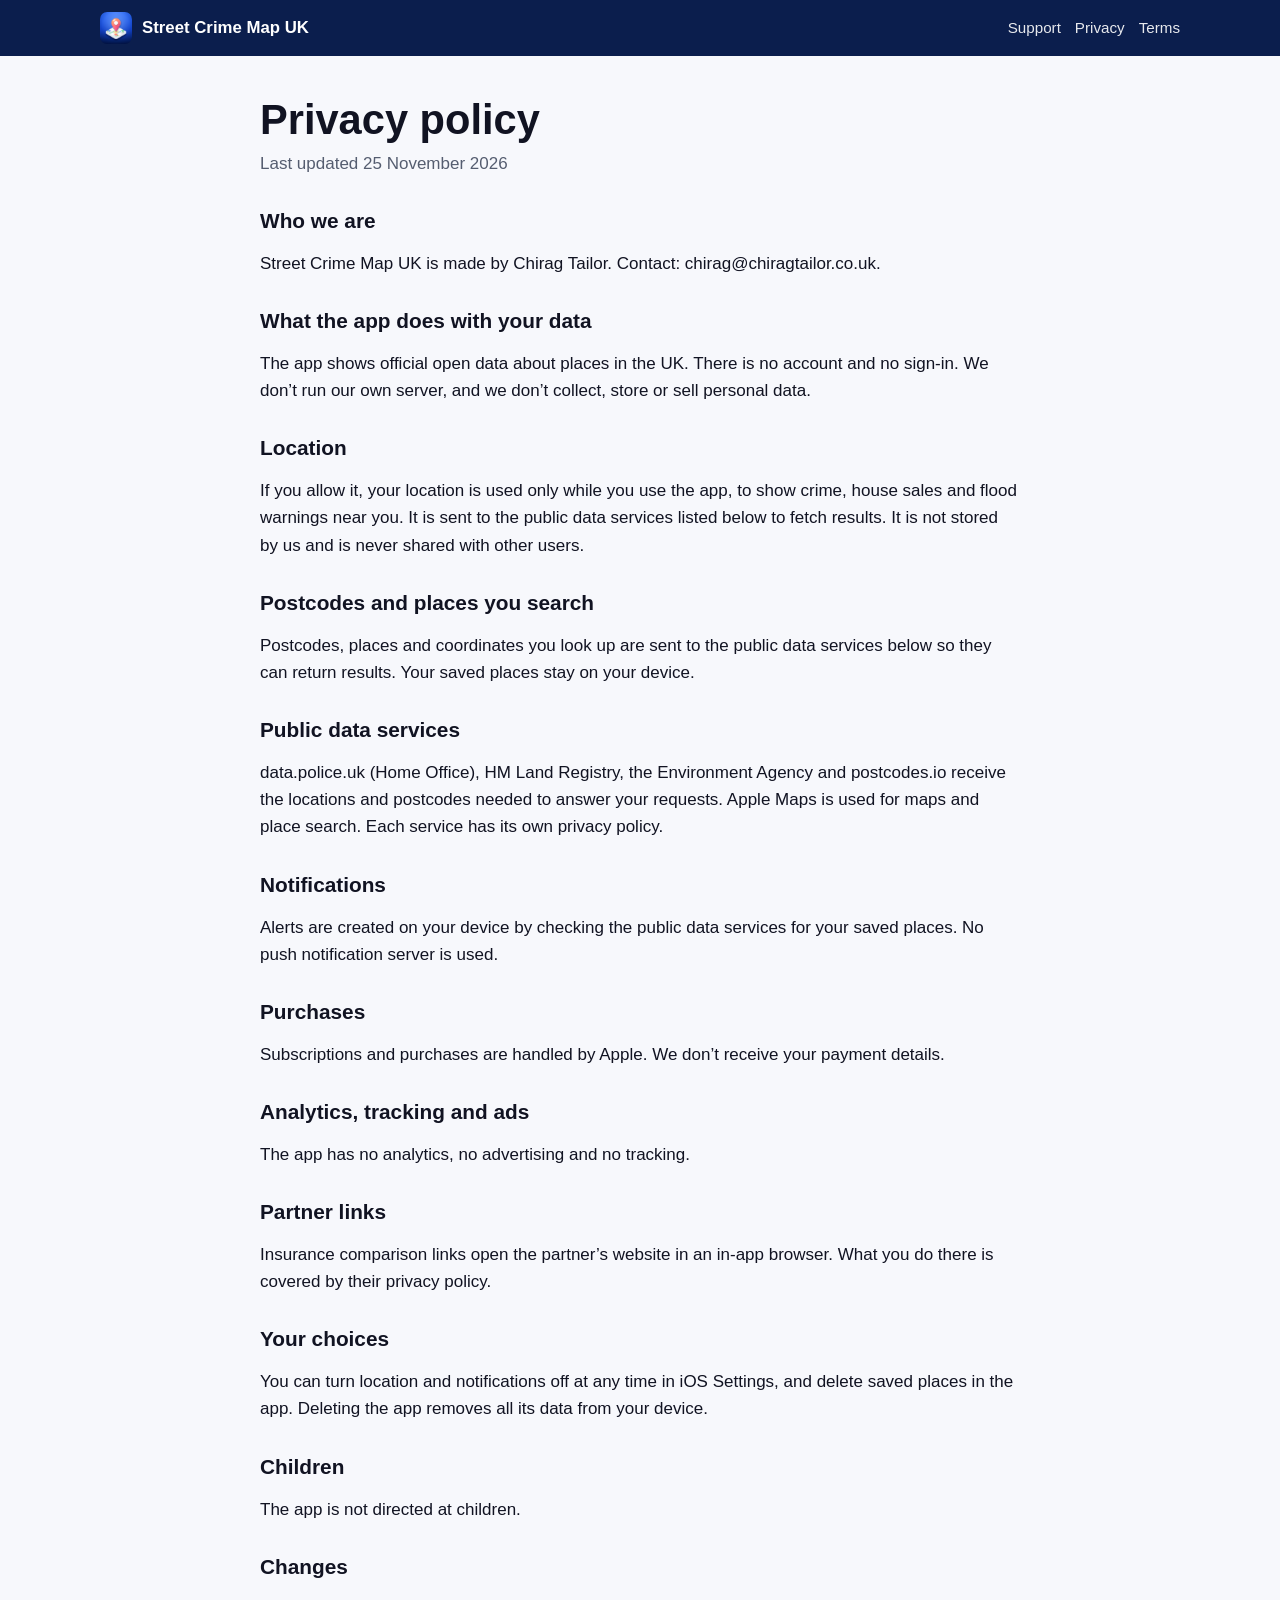
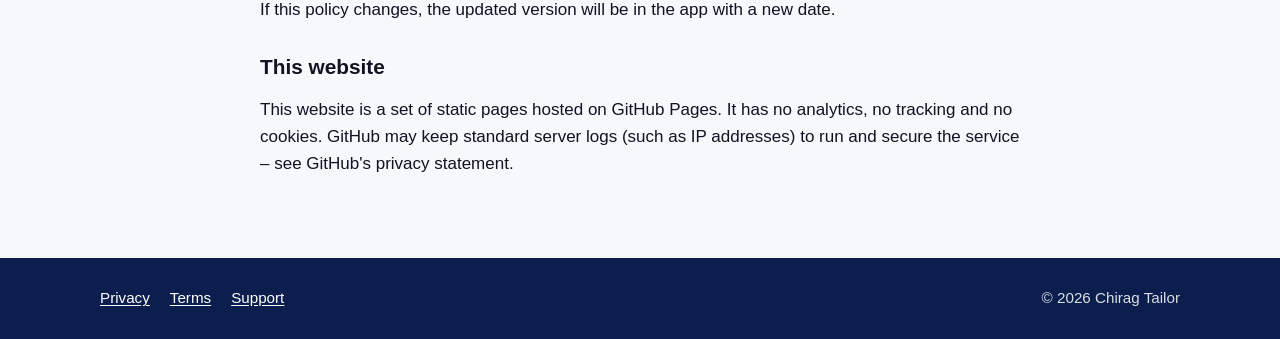
==== privacy/index.html @ 20acb471 "Website: home, privacy, terms and support pages Static HTML/CSS (no tracking, analytics or cookies)," ====
<!doctype html>
<html lang="en-GB">
<head>
<meta charset="utf-8">
<meta name="viewport" content="width=device-width, initial-scale=1">
<title>Privacy policy – Street Crime Map UK</title>
<meta name="description" content="How Street Crime Map UK handles your data: no account, no tracking, no ads. Location and postcodes are only sent to public data services to fetch results.">
<meta name="theme-color" content="#0B1E4D">
<meta name="apple-itunes-app" content="app-id=1009862870">
<link rel="canonical" href="https://chigz90.github.io/streetcrimemapuk-data/privacy/">
<link rel="icon" type="image/png" href="../assets/img/apple-touch-icon.png">
<link rel="apple-touch-icon" href="../assets/img/apple-touch-icon.png">
<meta property="og:type" content="website">
<meta property="og:site_name" content="Street Crime Map UK">
<meta property="og:title" content="Privacy policy – Street Crime Map UK">
<meta property="og:description" content="How Street Crime Map UK handles your data: no account, no tracking, no ads. Location and postcodes are only sent to public data services to fetch results.">
<meta property="og:url" content="https://chigz90.github.io/streetcrimemapuk-data/privacy/">
<meta property="og:image" content="https://chigz90.github.io/streetcrimemapuk-data/assets/img/og-image.jpg">
<meta property="og:image:width" content="1200">
<meta property="og:image:height" content="514">
<meta property="og:image:alt" content="Street Crime Map UK on three iPhones: map, area report and flood history">
<meta name="twitter:card" content="summary_large_image">
<link rel="stylesheet" href="../assets/style.css">
</head>
<body>
<a class="skip" href="#main">Skip to content</a>
<header class="bar"><div class="wrap">
  <a class="brand" href="../"><img src="../assets/img/apple-touch-icon.png" alt="" width="32" height="32">Street Crime Map UK</a>
  <nav aria-label="Main"><a href="../support/">Support</a><a href="../privacy/">Privacy</a><a href="../terms/">Terms</a></nav>
</div></header>
<main id="main">
<div class="wrap page"><h1>Privacy policy</h1><p class="updated">Last updated 25 November 2026</p>
<h2>Who we are</h2>
<p>Street Crime Map UK is made by Chirag Tailor. Contact: chirag@chiragtailor.co.uk.</p>
<h2>What the app does with your data</h2>
<p>The app shows official open data about places in the UK. There is no account and no sign-in. We don’t run our own server, and we don’t collect, store or sell personal data.</p>
<h2>Location</h2>
<p>If you allow it, your location is used only while you use the app, to show crime, house sales and flood warnings near you. It is sent to the public data services listed below to fetch results. It is not stored by us and is never shared with other users.</p>
<h2>Postcodes and places you search</h2>
<p>Postcodes, places and coordinates you look up are sent to the public data services below so they can return results. Your saved places stay on your device.</p>
<h2>Public data services</h2>
<p>data.police.uk (Home Office), HM Land Registry, the Environment Agency and postcodes.io receive the locations and postcodes needed to answer your requests. Apple Maps is used for maps and place search. Each service has its own privacy policy.</p>
<h2>Notifications</h2>
<p>Alerts are created on your device by checking the public data services for your saved places. No push notification server is used.</p>
<h2>Purchases</h2>
<p>Subscriptions and purchases are handled by Apple. We don’t receive your payment details.</p>
<h2>Analytics, tracking and ads</h2>
<p>The app has no analytics, no advertising and no tracking.</p>
<h2>Partner links</h2>
<p>Insurance comparison links open the partner’s website in an in-app browser. What you do there is covered by their privacy policy.</p>
<h2>Your choices</h2>
<p>You can turn location and notifications off at any time in iOS Settings, and delete saved places in the app. Deleting the app removes all its data from your device.</p>
<h2>Children</h2>
<p>The app is not directed at children.</p>
<h2>Changes</h2>
<p>If this policy changes, the updated version will be in the app with a new date.</p>
<h2>This website</h2>
<p>This website is a set of static pages hosted on GitHub Pages. It has no analytics, no tracking and no cookies. GitHub may keep standard server logs (such as IP addresses) to run and secure the service – see GitHub&#x27;s privacy statement.</p>
</div>
</main>
<footer><div class="wrap">
  <a href="../privacy/">Privacy</a><a href="../terms/">Terms</a><a href="../support/">Support</a>
  <span class="copy">© 2026 Chirag Tailor</span>
</div></footer>
</body>
</html>
---- assets/style.css ----
/* Street Crime Map UK – static site. No tracking, no cookies, no external requests. */
:root {
  --navy: #0B1E4D; --cobalt: #2F6BFF; --mid: #1B46C9; --coral: #FF8A5B; --pink: #FF5FA2;
  --bg: #F7F8FC; --surface: #FFFFFF; --text: #111322; --muted: #555D70; --line: #E3E7F0; --link: #1B46C9;
  --radius: 20px; --max: 1080px;
  color-scheme: light dark;
}
@media (prefers-color-scheme: dark) {
  :root { --bg: #070D1F; --surface: #111A33; --text: #F2F4FA; --muted: #A9B2C7; --line: #24304F; --link: #8DB2FF; }
}
* { box-sizing: border-box; }
html { -webkit-text-size-adjust: 100%; }
body { margin: 0; background: var(--bg); color: var(--text); line-height: 1.6;
  font: 17px/1.6 -apple-system, BlinkMacSystemFont, "SF Pro Text", "Segoe UI", Roboto, Helvetica, Arial, sans-serif; }
h1, h2, h3, .brand { font-family: ui-rounded, "SF Pro Rounded", -apple-system, BlinkMacSystemFont, sans-serif; line-height: 1.15; }
a { color: var(--link); text-underline-offset: 2px; }
a:focus-visible, button:focus-visible { outline: 3px solid var(--coral); outline-offset: 3px; border-radius: 6px; }
img { max-width: 100%; height: auto; display: block; }
.wrap { width: min(var(--max), 100% - 32px); margin-inline: auto; }
.skip { position: absolute; left: -999px; } .skip:focus { left: 16px; top: 16px; z-index: 9; background: var(--surface); padding: 8px 12px; }

/* Header bar */
.bar { background: var(--navy); color: #fff; }
.bar .wrap { display: flex; align-items: center; gap: 12px; padding-block: 12px; flex-wrap: wrap; }
.bar a { color: #fff; text-decoration: none; }
.bar .brand { display: flex; align-items: center; gap: 10px; font-weight: 700; font-size: 1.05rem; margin-right: auto; }
.bar .brand img { width: 32px; height: 32px; border-radius: 22.37%; }
.bar nav a { opacity: .9; margin-left: 14px; font-size: .95rem; } .bar nav a:hover { opacity: 1; text-decoration: underline; }

/* Hero */
.hero { color: #fff; position: relative; overflow: hidden;
  background: radial-gradient(60% 50% at 85% 10%, rgba(255,138,91,.45), rgba(255,95,162,.18) 45%, transparent 70%),
              linear-gradient(180deg, var(--cobalt) 0%, var(--mid) 50%, var(--navy) 100%); }
.hero .wrap { display: grid; gap: 32px; padding-block: 56px 64px; align-items: center; }
@media (min-width: 860px) { .hero .wrap { grid-template-columns: 1.05fr 1fr; padding-block: 80px; } }
.hero .icon { width: 112px; height: 112px; border-radius: 22.37%; box-shadow: 0 16px 40px rgba(0,0,0,.35); }
.hero h1 { font-size: clamp(2.2rem, 6vw, 3.4rem); margin: 20px 0 8px; }
.hero .subtitle { font-size: clamp(1.2rem, 3vw, 1.5rem); font-weight: 600; margin: 0 0 12px; opacity: .95; }
.hero p { color: rgba(255,255,255,.9); max-width: 34em; }
.badge { display: inline-block; margin-top: 20px; }
.badge img { height: 54px; width: auto; }   /* Apple badge: unmodified artwork, at least 40 px tall */
.hero .shot { justify-self: center; width: min(420px, 100%); filter: drop-shadow(0 24px 48px rgba(0,0,0,.35)); border-radius: 18px; }

/* Sections */
main section { padding-block: 56px; }
.lead { color: var(--muted); max-width: 40em; }
h2 { font-size: clamp(1.7rem, 4vw, 2.3rem); margin: 0 0 12px; }
.features { display: grid; gap: 40px; }
.feature { display: grid; gap: 24px; align-items: center; background: var(--surface); border: 1px solid var(--line);
  border-radius: var(--radius); padding: 24px; }
@media (min-width: 760px) { .feature { grid-template-columns: 1fr 1.2fr; padding: 32px; } .feature:nth-child(even) .media { order: 2; } }
.feature .media img { border-radius: 16px; margin-inline: auto; width: min(340px, 100%); }
.feature h3 { font-size: 1.5rem; margin: 0 0 8px; }
.feature p { margin: 0 0 8px; color: var(--muted); }
.cards { display: grid; gap: 16px; } @media (min-width: 760px) { .cards { grid-template-columns: 1fr 1fr; } }
.card { background: var(--surface); border: 1px solid var(--line); border-radius: var(--radius); padding: 24px; }
.card h3 { margin: 0 0 8px; font-size: 1.3rem; }
.card ul { margin: 0; padding-left: 1.2em; color: var(--muted); }
.pro { border-color: #F59E0B; }
.pill { display: inline-block; font-size: .78rem; font-weight: 800; letter-spacing: .04em; padding: 2px 8px; border-radius: 6px;
  background: linear-gradient(90deg, #F59E0B, #FBBF24); color: #3A2400; vertical-align: middle; }
.sources { display: grid; gap: 12px; } @media (min-width: 760px) { .sources { grid-template-columns: 1fr 1fr; } }
.sources .card p { margin: 0; color: var(--muted); font-size: .95rem; }
.attribution { font-size: .9rem; color: var(--muted); }

/* Text pages */
.page { padding-block: 40px 64px; max-width: 760px; }
.page h1 { font-size: clamp(2rem, 5vw, 2.6rem); margin: 0 0 6px; }
.page h2 { font-size: 1.3rem; margin: 32px 0 6px; }
.page .updated { color: var(--muted); margin-top: 0; }
.page details { background: var(--surface); border: 1px solid var(--line); border-radius: 14px; padding: 14px 18px; margin: 10px 0; }
.page summary { font-weight: 600; cursor: pointer; }
.contact { background: var(--surface); border: 1px solid var(--line); border-radius: var(--radius); padding: 20px 24px; margin-top: 24px; }

/* Footer */
footer { background: var(--navy); color: rgba(255,255,255,.85); font-size: .95rem; }
footer .wrap { padding-block: 28px; display: flex; flex-wrap: wrap; gap: 12px 20px; align-items: center; }
footer a { color: #fff; } footer .copy { margin-left: auto; }
@media (prefers-reduced-motion: no-preference) { html { scroll-behavior: smooth; } }
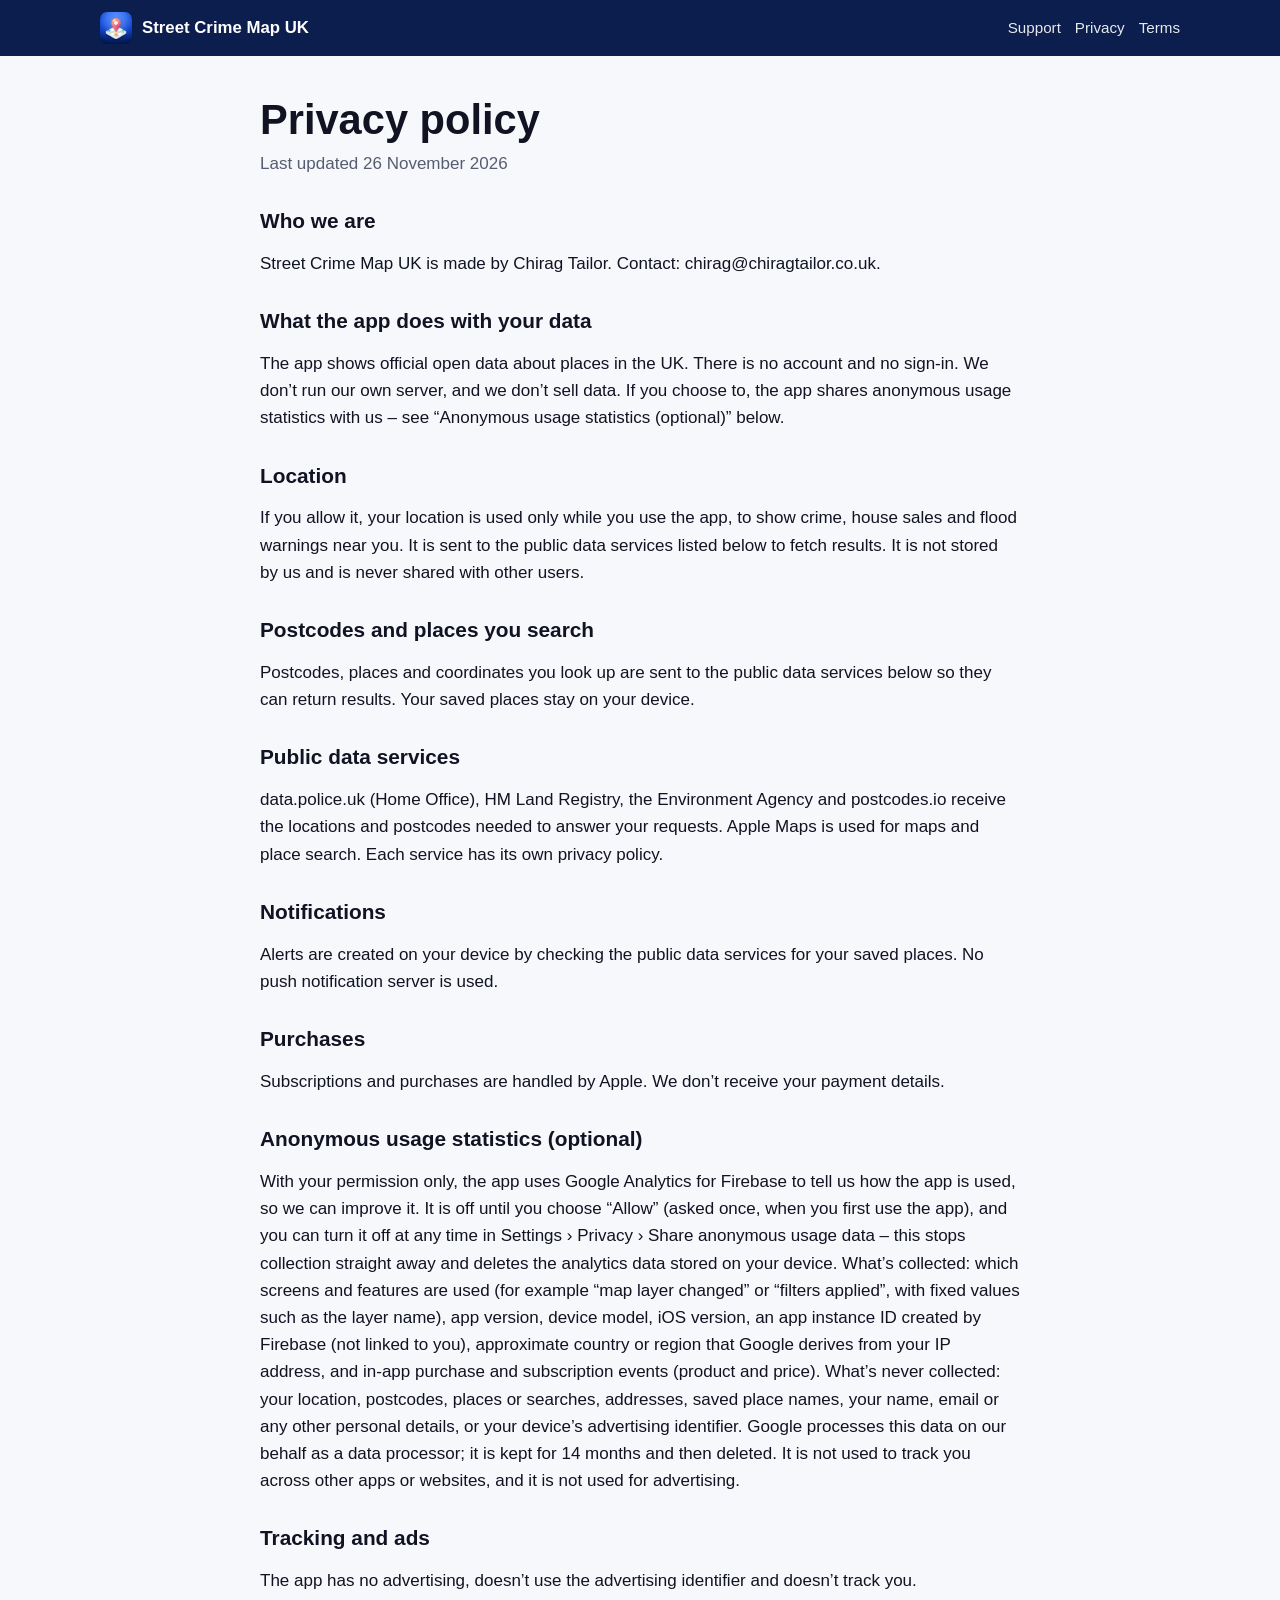
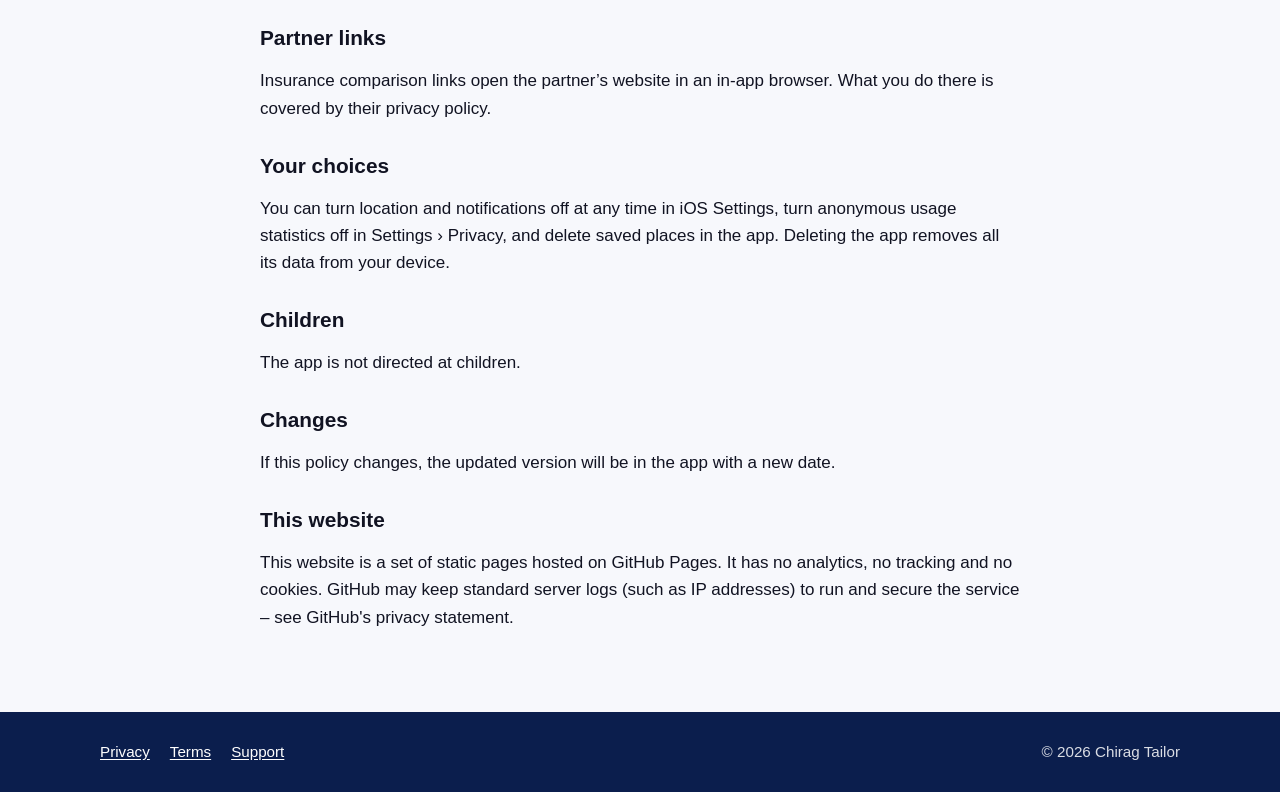
==== commit aefdd1a7: "Privacy policy: optional, consent-based anonymous usage statistics (Firebase Analytics) The website " ====
--- a/privacy/index.html
+++ b/privacy/index.html
@@ -29,11 +29,11 @@
   <nav aria-label="Main"><a href="../support/">Support</a><a href="../privacy/">Privacy</a><a href="../terms/">Terms</a></nav>
 </div></header>
 <main id="main">
-<div class="wrap page"><h1>Privacy policy</h1><p class="updated">Last updated 25 November 2026</p>
+<div class="wrap page"><h1>Privacy policy</h1><p class="updated">Last updated 26 November 2026</p>
 <h2>Who we are</h2>
 <p>Street Crime Map UK is made by Chirag Tailor. Contact: chirag@chiragtailor.co.uk.</p>
 <h2>What the app does with your data</h2>
-<p>The app shows official open data about places in the UK. There is no account and no sign-in. We don’t run our own server, and we don’t collect, store or sell personal data.</p>
+<p>The app shows official open data about places in the UK. There is no account and no sign-in. We don’t run our own server, and we don’t sell data. If you choose to, the app shares anonymous usage statistics with us – see “Anonymous usage statistics (optional)” below.</p>
 <h2>Location</h2>
 <p>If you allow it, your location is used only while you use the app, to show crime, house sales and flood warnings near you. It is sent to the public data services listed below to fetch results. It is not stored by us and is never shared with other users.</p>
 <h2>Postcodes and places you search</h2>
@@ -44,12 +44,14 @@
 <p>Alerts are created on your device by checking the public data services for your saved places. No push notification server is used.</p>
 <h2>Purchases</h2>
 <p>Subscriptions and purchases are handled by Apple. We don’t receive your payment details.</p>
-<h2>Analytics, tracking and ads</h2>
-<p>The app has no analytics, no advertising and no tracking.</p>
+<h2>Anonymous usage statistics (optional)</h2>
+<p>With your permission only, the app uses Google Analytics for Firebase to tell us how the app is used, so we can improve it. It is off until you choose “Allow” (asked once, when you first use the app), and you can turn it off at any time in Settings › Privacy › Share anonymous usage data – this stops collection straight away and deletes the analytics data stored on your device. What’s collected: which screens and features are used (for example “map layer changed” or “filters applied”, with fixed values such as the layer name), app version, device model, iOS version, an app instance ID created by Firebase (not linked to you), approximate country or region that Google derives from your IP address, and in-app purchase and subscription events (product and price). What’s never collected: your location, postcodes, places or searches, addresses, saved place names, your name, email or any other personal details, or your device’s advertising identifier. Google processes this data on our behalf as a data processor; it is kept for 14 months and then deleted. It is not used to track you across other apps or websites, and it is not used for advertising.</p>
+<h2>Tracking and ads</h2>
+<p>The app has no advertising, doesn’t use the advertising identifier and doesn’t track you.</p>
 <h2>Partner links</h2>
 <p>Insurance comparison links open the partner’s website in an in-app browser. What you do there is covered by their privacy policy.</p>
 <h2>Your choices</h2>
-<p>You can turn location and notifications off at any time in iOS Settings, and delete saved places in the app. Deleting the app removes all its data from your device.</p>
+<p>You can turn location and notifications off at any time in iOS Settings, turn anonymous usage statistics off in Settings › Privacy, and delete saved places in the app. Deleting the app removes all its data from your device.</p>
 <h2>Children</h2>
 <p>The app is not directed at children.</p>
 <h2>Changes</h2>
--- a/assets/style.css
+++ b/assets/style.css
@@ -77,3 +77,4 @@
 footer .wrap { padding-block: 28px; display: flex; flex-wrap: wrap; gap: 12px 20px; align-items: center; }
 footer a { color: #fff; } footer .copy { margin-left: auto; }
 @media (prefers-reduced-motion: no-preference) { html { scroll-behavior: smooth; } }
+.coverage { margin-top: 20px; }
